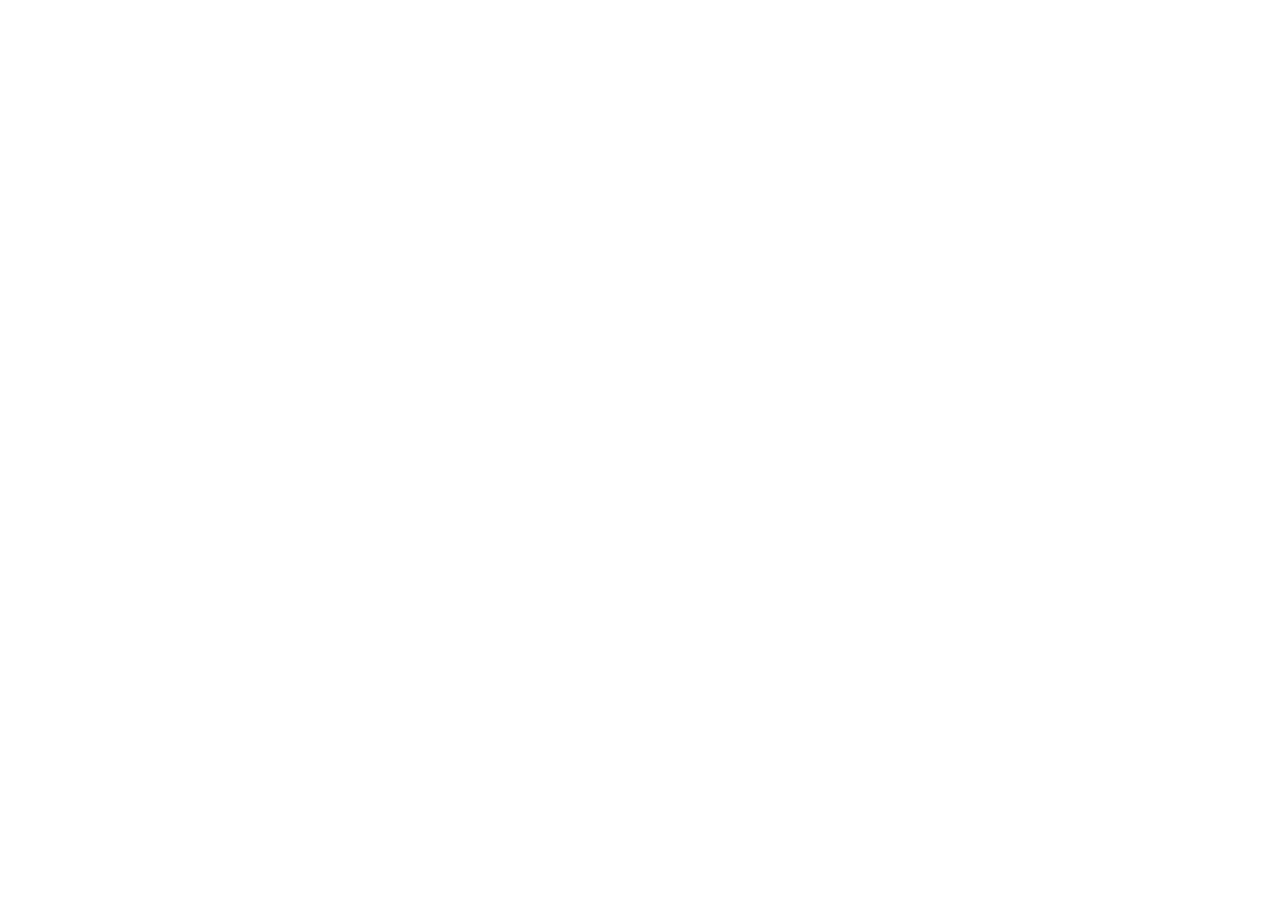
==== assets/pages/login.html @ 28c9beea "primeiro commit: enviando projeto existente" ====
<!DOCTYPE html>
<html lang="pt-br">
<head>
    <meta charset="UTF-8">
    <meta name="viewport" content="width=device-width, initial-scale=1.0">
    <title>Login - Trabalha Paulista</title>
</head>
<body>
    
</body>
</html>
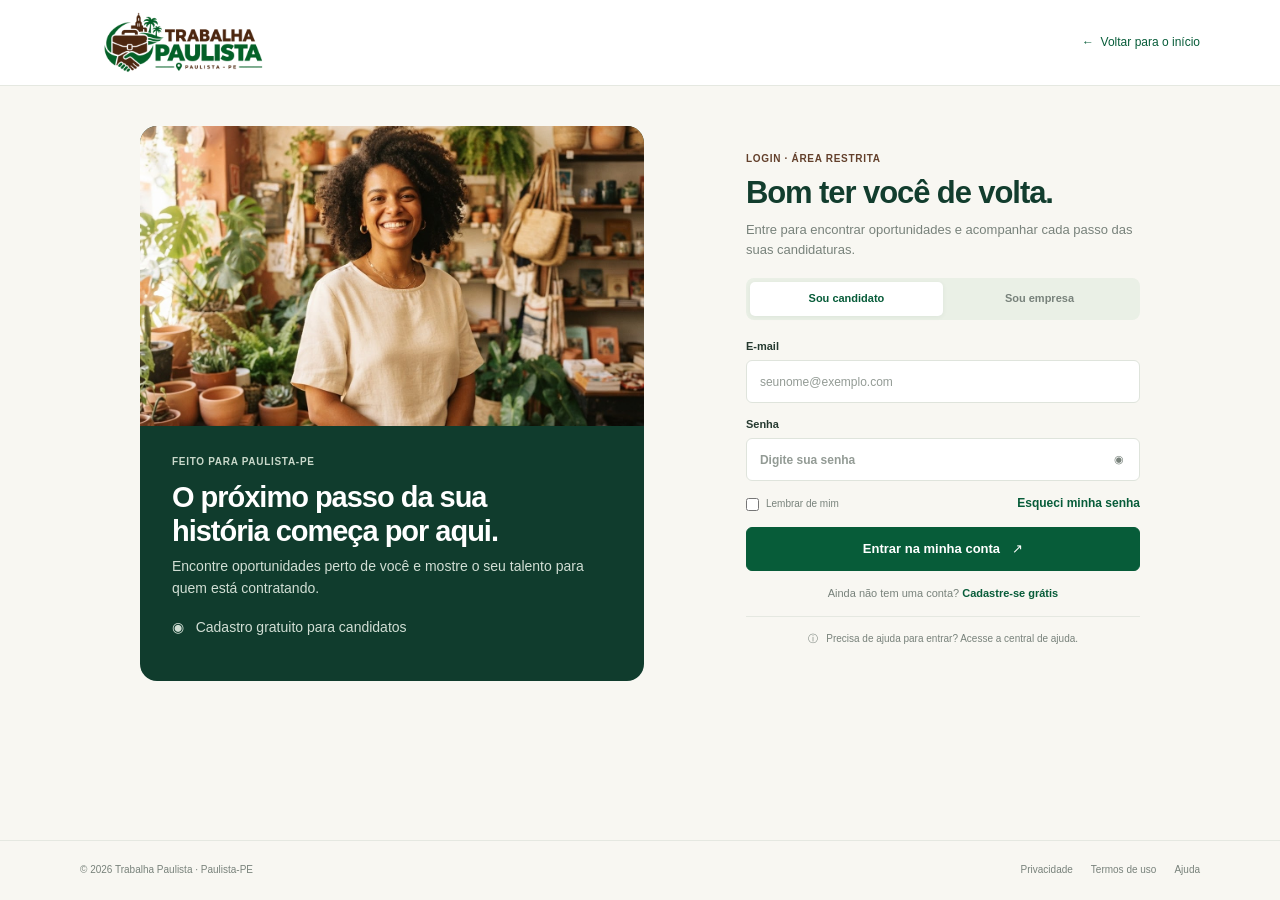
==== commit 3b83e5a2: "Primeira versão do projeto" ====
--- a/assets/pages/login.html
+++ b/assets/pages/login.html
@@ -1,11 +1,25 @@
 <!DOCTYPE html>
-<html lang="pt-br">
+<html lang="pt-BR">
 <head>
-    <meta charset="UTF-8">
-    <meta name="viewport" content="width=device-width, initial-scale=1.0">
-    <title>Login - Trabalha Paulista</title>
+  <meta charset="UTF-8"><meta name="viewport" content="width=device-width, initial-scale=1.0"><meta name="theme-color" content="#075c39">
+  <title>Entrar | Trabalha Paulista</title><link rel="icon" href="../img/logo-trabalha-paulista.png"><link rel="stylesheet" href="../css/style.css">
 </head>
-<body>
-    
+<body class="auth-body">
+  <header class="auth-header"><div class="container auth-header-inner"><a class="brand" href="../../index.html"><img src="../img/logo-trabalha-paulista.png" alt="Trabalha Paulista"></a><a class="back-home" href="../../index.html">← &nbsp;Voltar para o início</a></div></header>
+  <main class="auth-page"><div class="container auth-layout">
+    <aside class="auth-promo"><img class="promo-art" src="../img/Profissional-de-Paulista.png" alt="Empreendedora em uma loja de plantas"><div class="promo-copy"><p class="eyebrow">Feito para Paulista-PE</p><h2>O próximo passo da sua história começa por aqui.</h2><p>Encontre oportunidades perto de você e mostre o seu talento para quem está contratando.</p><p class="micro-note">◉ &nbsp; Cadastro gratuito para candidatos</p></div></aside>
+    <section class="auth-form-wrap"><p class="eyebrow">Login · Área restrita</p><h1>Bom ter você de volta.</h1><p class="auth-description">Entre para encontrar oportunidades e acompanhar cada passo das suas candidaturas.</p>
+      <div class="account-tabs" role="group" aria-label="Tipo de conta"><button class="is-active" type="button">Sou candidato</button><button type="button">Sou empresa</button></div>
+      <form data-demo-form data-success-message="Demonstração de front-end: a autenticação ainda não está conectada.">
+        <label class="form-field"><span>E-mail</span><input type="email" name="email" placeholder="seunome@exemplo.com" autocomplete="email" required></label>
+        <label class="form-field"><span>Senha</span><span class="input-icon-wrap"><input id="login-password" type="password" name="password" placeholder="Digite sua senha" autocomplete="current-password" required><button type="button" data-toggle-password="login-password" aria-label="Mostrar senha">◉</button></span></label>
+        <div class="form-options"><label class="check-label"><input type="checkbox" name="remember"> Lembrar de mim</label><a class="text-link" href="recuperar-senha.html">Esqueci minha senha</a></div>
+        <button class="button form-submit" type="submit">Entrar na minha conta <span>↗</span></button><p class="form-feedback" aria-live="polite"></p>
+      </form>
+      <p class="form-footnote">Ainda não tem uma conta? <a href="cadastro.html">Cadastre-se grátis</a></p><div class="form-separator"></div><p class="form-help">ⓘ &nbsp; Precisa de ajuda para entrar? Acesse a central de ajuda.</p>
+    </section>
+  </div></main>
+  <footer class="auth-footer"><div class="container auth-footer-inner"><span>© 2026 Trabalha Paulista · Paulista-PE</span><nav><a href="../../index.html#privacidade">Privacidade</a><a href="../../index.html#privacidade">Termos de uso</a><a href="../../index.html#duvidas">Ajuda</a></nav></div></footer>
+  <script src="../js/app.js"></script>
 </body>
 </html>
--- a/assets/css/style.css
+++ b/assets/css/style.css
@@ -0,0 +1,17 @@
+/* Global stylesheet: component styles are organized by section. */
+
+@import url("./base.css");
+@import url("./header.css");
+@import url("./hero.css");
+@import url("./search.css");
+@import url("./categories.css");
+@import url("./jobs.css");
+@import url("./city.css");
+@import url("./steps.css");
+@import url("./support.css");
+@import url("./business.css");
+@import url("./faq.css");
+@import url("./footer.css");
+@import url("./auth.css");
+@import url("./dashboard.css");
+@import url("./responsive.css");
